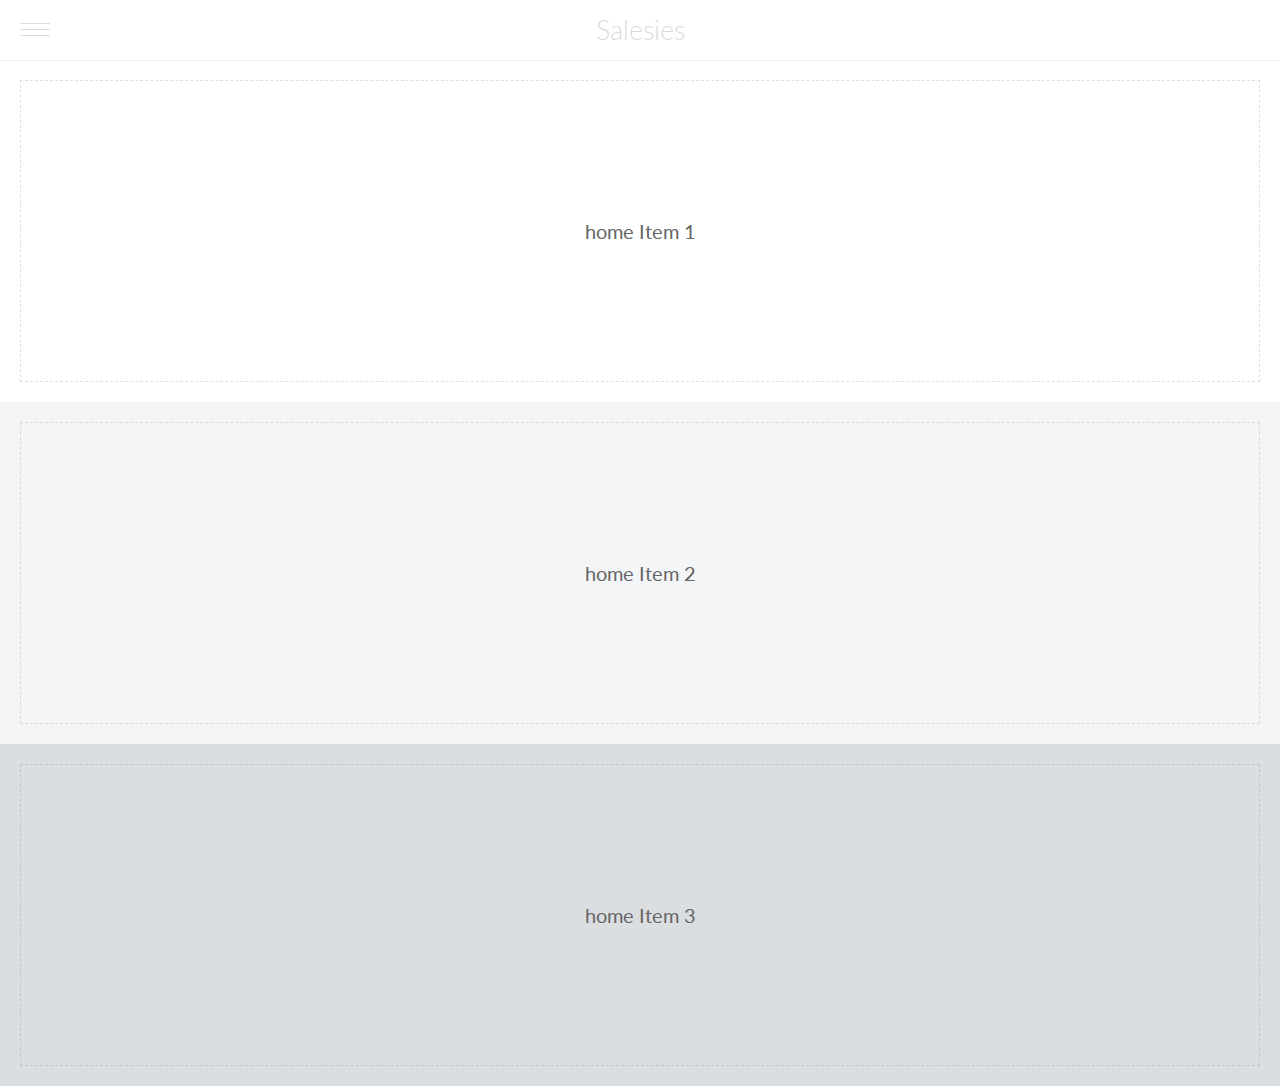
==== prototype/index.html @ a04a715a "initial commit to add files" ====
<!DOCTYPE html> 
<html lang="en">
<head> 

<title>Salesies</title> 

<meta charset="utf-8">
<meta name="viewport" content="initial-scale=1.0,user-scalable=no,maximum-scale=1" media="(device-height: 568px)">
<meta name="apple-mobile-web-app-capable" content="yes">
<meta name="HandheldFriendly" content="True">
<meta name="apple-mobile-web-app-status-bar-style" content="black">

<!-- Style Sheets --> 
<link rel="stylesheet" type="text/css" media="all" href="css/reset.css" />
<link rel="stylesheet" type="text/css" media="all" href="css/styles.css" />
<link href='http://fonts.googleapis.com/css?family=Lato:300,400,700,400italic' rel='stylesheet' type='text/css'>

<!-- Scripts --> 
<script type="text/javascript">
	if (typeof jQuery == 'undefined')
		document.write(unescape("%3Cscript src='js/jquery-1.9.js'" + 
															"type='text/javascript'%3E%3C/script%3E"))
</script>
<script type="text/javascript" language="javascript" src="js/trunk.js"></script>
<!--[if lt IE 9]>
<script src="js/html5shiv.js"></script>
<![endif]-->

</head> 
 
<body> 

<div class="container">

	<header class="slideRight">     <!--	Add "slideRight" class to items that move right when viewing Nav Drawer  -->
		<ul id="navToggle" class="burger slideRight">    <!--	Add "slideRight" class to items that move right when viewing Nav Drawer  -->
			<li></li><li></li><li></li>
		</ul>
		<h1><a href="#">Salesies</a></h1>
	</header>
	
    <div class="navigation">
	<nav class="slideLeft">
		<ul>
<div class="lighter">
<form>
	<span><input type="text" class="search rounded" placeholder="Search"></span>
</form>
</div>
			<div class="navitems">
            <h1>Browse</h1>
			<li><a href="#">New Items</a></li>
			<li><a href="#">Popular Items</a></li>
			<li><a href="#">Friends Items</a></li>
			<li><a href="#">Your Items</a></li>
            <br/>
            <br/>
            <h1>Categories</h1>
			<li><a href="index.html">Home Temp</a></li>
			<li><a href="appliances.html" class="router">Appliances</a></li>
			<li><a href="antiques.html" class="router">Antiques</a></li>
			<li><a href="art.html" class="router">Art</a></li>
			<li><a href="bikes.html" class="router">Bikes</a></li>
			<li><a href="#">Books</a></li>
			<li><a href="#">Computer</a></li>
			<li><a href="#">Free</a></li>
			<li><a href="#">Furniture</a></li>
			<li><a href="#">Jewelery</a></li>
			<li><a href="#">Sporting</a></li>
			<li><a href="#">Tickets</a></li>
			<li><a href="#">Tools</a></li>
			<li><a href="#">Wanted</a></li>
			<li><a href="#">Baby</a></li>
			</div>
          

		</ul>
	</nav>
	
	<div class="content slideRight">     <!--	Add "slideRight" class to items that move right when viewing Nav Drawer  -->
		<ul class="responsive">
			<li class="top-item">
				<p class="placefiller">home Item 1</p>
			</li>
			<li class="item">
				<p class="placefiller">home Item 2</p>
			</li>
			<li class="bottom-item">
				<p class="placefiller">home Item 3</p>
			</li>
		</ul>
	</div>	
</div>

<script type="text/javascript">
var $routerLinks = $('.router');
</script>
<script type="text/javascript" language="javascript" src="js/Global.js"></script>	
</body> 
</html>
---- prototype/css/styles.css ----
body {
	background-color: #000;
	
	font: 12px 'Lato', sans-serif;
	color: #666;
	text-rendering: optimizelegibility;
	
	-webkit-tap-highlight-color:rgba(0,0,0,0);
	-webkit-text-size-adjust: none;
	-webkit-font-smoothing: antialiased;
	
	-moz-tap-highlight-color:rgba(0,0,0,0); 
	-moz-text-size-adjust: none;
	-moz-font-smoothing: antialiased;
	
	-ms-tap-highlight-color:rgba(0,0,0,0); 
	-ms-text-size-adjust: none;
	-ms-font-smoothing: antialiased;
}
a {text-decoration: none;}

.container {
	overflow: hidden;
	background-color: #000;

/*  Prevents Flickering  */
	-webkit-backface-visibility: hidden;
	-moz-backface-visibility: hidden;
	-ms-backface-visibility: hidden;
}




header {
	height: 60px;
	position: relative;
	background-color: #f3f5f6;
}
header h1 a {
	font: 12px 'Lato', sans-serif;
	font-weight: 300;
	color: #ffffff;
	text-align: left;
	font-size: 27px;
	line-height: 60px;
	padding-left: 20px;
}
header h1 a:hover {color: #d9dde1;}

.burger {
	position: absolute;
	float: left;
	padding: 10px;
	top: 4px;
	left: 10px;
	
	display: none;
}
.burger li {
	width: 30px;
	height: 4px;
	background-color: #fff;
	border-radius: 3px;
	margin: 5px 0;
}
.burger.open li {background-color: #d9dde1;}

nav {
	position: absolute;
	top: 0;
	right: 5px;

}
nav li {
	float: left;
	
	display: inline-block;
}
nav li a {
	font-size: 11px;
	color: #666666;
	padding: 24px 15px;
	
	display: block;
}
/*nav li a:hover {color: #000;}*/






/*  Removable CSS */

.top-item,
.item,
.bottom-item 
{padding: 20px;}

.top-item {background-color: #ffffff;}
.item {background-color: #f4f5f6;}
.bottom-item {background-color: #dadee1;}
.placefiller {
	text-align: center;
	font-size: 20px;
	border: 1px dashed rgba(190, 196, 202, 0.5);
}
.top-item .placefiller {line-height: 300px;}
.item .placefiller {line-height: 300px;}
.bottom-item .placefiller {
	line-height: 300px;
	border: 1px dashed rgba(190, 196, 202, 0.9);
}





@media only screen and (max-width: 16000px) {

header {
	height: 60px;
	z-index: 2;
	background-color: #ffffff;
	
	
	border-bottom-width:1px;
  	border-bottom-style:solid;
  	border-bottom-color:#eeeeee;
  
	position: fixed;
	top: 0;
	right: 0;
	left: 0;
	
		/* starting point */
	-webkit-transform: translate3d(0,0,0);
	-moz-transform: translate3d(0,0,0);
	transform: translate3d(0,0,0);
}
header h1 a {
	color: #cccccc;
	text-align: center;
	padding-left: 0;
	display: block;
}
.burger {
	position: absolute;
	float: left;
	padding: 10px;
	top: 8px;
	left: 10px;
	
	display: block;
}
.burger li {
	width: 30px;
	height: 1px;
	background-color: #d9dde1;
	border-radius: 3px;
	margin: 5px 0;
}
.burger.open li {background-color: #999;}


/*  Nav Drawer Layout  */
nav {position: relative;
}

nav h1  {
	font: 10px 'Lato', sans-serif;
	font-weight: 700;
	padding: 22px 25px 0px;
	letter-spacing: 0px;
	color: #666666;
}

nav ul {
	height: 100%;
	margin: 0 auto;
	overflow-y:auto;
	overflow-x:hidden;
}
nav li {
	display: block;
	float: none;
}
nav li a {
	font: 16px 'Lato', sans-serif;
	font-weight: 300;
	padding: 10px 25px;
	letter-spacing: 0px;
}
nav li a.logo {
	display: none;
}
nav li a.active {
	color: #666;
	background-color: #dddddd;
}
/*
nav li a:hover {
	color: #fff;
	background-color: #19252c;
}*/
nav li:first-child a.active,
nav li:first-child a:hover 
{border-radius: 10px 0 0 0;
padding: 21px 21px;}

.top-item {margin-top: 60px;}


/* NAVIGATION ANNIMATION */
nav {
	width: 93%;
	height: 100%;
	position: fixed;
	left: 0;
	top: 0;
	margin: 0;
	background-color: #eeeeee;
	border-radius: 0px;
	
	/* starting point */
	opacity: .3;
	-webkit-transform: translate3d(5%,0,0)scale(.97);
	-moz-transform: translate3d(5%,0,0)scale(.97);
	transform: translate3d(5%,0,0)scale(.97);
}

/*Nav Expanding Open Effect*/
nav.open {
	opacity: 1;

	-webkit-transform: translate3d(0,0,0)scale(1);
	-webkit-animation: slideIn .35s ease-in-out;
	
	-moz-transform: translate3d(0,0,0)scale(1);
	-moz-animation: slideIn .35s ease-in-out;
	
	transform: translate3d(0,0,0)scale(1);
	animation: slideIn .35s ease-in-out;
}
@-webkit-keyframes slideIn {
	0%       {opacity: .3;
				-webkit-transform: translate3d(5%,0,0)scale(.97);}
	100%  {opacity: 1;
				-webkit-transform: translate3d(0,0,0)scale(1);}
}
@-moz-keyframes slideIn {
	0%      {opacity: .3;
				-moz-transform: translate3d(5%,0,0)scale(.97);}
	100%  {opacity: 1;
				-moz-transform: translate3d(0,0,0)scale(1);}
}
@keyframes slideIn {
	0%      {opacity: .3;
				transform: translate3d(5%,0,0)scale(.97);}
	100%  {opacity: 1;
				transform: translate3d(0,0,0)scale(1);}
}

/*Nav Shrinking Closed Effect*/
nav.close {
	opacity: .3;
	
	-webkit-transform: translate3d(5%,0,0)scale(.97);
	-webkit-animation: slideOut .3s ease-in-out;
	
	-moz-transform: translate3d(5%,0,0)scale(.97);
	-moz-animation: slideOut .3s ease-in-out;
	
	transform: translate3d(5%,0,0)scale(.97);
	animation: slideOut .3s ease-in-out;
}
@-webkit-keyframes slideOut {
	0%      {opacity: 1;
				-webkit-transform: translate3d(0,0,0)scale(1);}
	100%  {opacity: .3;
				-webkit-transform: translate3d(5%,0,0)scale(.97);}
}
@-moz-keyframes slideOut {
	0%      {opacity: 1;
				-moz-transform: translate3d(0,0,0)scale(1);}
	100%  {opacity: .3;
				-moz-transform: translate3d(5%,0,0)scale(.97);}
}
@keyframes slideOut {
	0%      {opacity: 1;
				transform: translate3d(0,0,0)scale(1);}
	100%  {opacity: .3;
				transform: translate3d(5%,0,0)scale(.97);}
}



/* CONTENT ANNIMATION */
.content {
	/* starting point */
	-webkit-transform: translate3d(0,0,0);
	-moz-transform: translate3d(0,0,0);
	transform: translate3d(0,0,0);
	z-index: 1;
}

/*Content Sliding Open Effect*/
header.open,
.content.open 
{   
	-webkit-transform: translate3d(240px,0,0);
	-webkit-animation: open .5s ease-in-out;
	
	-moz-transform: translate3d(240px,0,0);
	-moz-animation: open .5s ease-in-out;
	
	transform: translate3d(240px,0,0);
	animation: open .5s ease-in-out;
}
@-webkit-keyframes open {
	0%      {-webkit-transform: translate3d(0,0,0);}
	70%    {-webkit-transform: translate3d(260px,0,0);}
	100%  {-webkit-transform: translate3d(240px,0,0);}
}
@-moz-keyframes open {
	0%      {-moz-transform: translate3d(0,0,0);}
	70%    {-moz-transform: translate3d(260px,0,0);}
	100%  {-moz-transform: translate3d(240px,0,0);}
}
@keyframes open {
	0%      {transform: translate3d(0,0,0);}
	70%    {transform: translate3d(260px,0,0);}
	100%  {transform: translate3d(240px,0,0);}
}

/*Content Sliding Closed Effect*/
header.close,
.content.close 
{
	-webkit-transform: translate3d(0,0,0);
	-webkit-animation: close .3s ease-in-out;
	
	-moz-transform: translate3d(0,0,0);
	-moz-animation: close .3s ease-in-out;
	
	transform: translate3d(0,0,0);
	animation: close .3s ease-in-out;
}
@-webkit-keyframes close {
	0%      {-webkit-transform: translate3d(240px,0,0);}
	100%  {-webkit-transform: translate3d(0,0,0);}
}
@-moz-keyframes close {
	0%       {-moz-transform: translate3d(240px,0,0);}
	100%  {-moz-transform: translate3d(0,0,0);}
}
@keyframes close {
	0%       {transform: translate3d(240px,0,0);}
	100%  {transform: translate3d(0,0,0);}
}

/* SEARCH FORM */
form{
	width:500px;
	margin:0;
}
.search {
	padding:6px 20px 6px 15px;
	margin:3px;
	background: url('./images/search.png') no-repeat 8px 6px;
	font: 14px 'Lato', sans-serif;
	font-weight: 300;
	letter-spacing: 1px;
	color: #eeeeee;
}


.rounded {
	border-radius:15px;
	-moz-border-radius:15px;
	-webkit-border-radius:15px;
}

input[type=button], input[type=button]:hover {
	position:relative;
	left:-6px;
	border:1px solid #adc5cf;
	background: #e4f1f9; /* Old browsers */
	background: -moz-linear-gradient(top, #e4f1f9 0%, #d5e7f3 100%); /* FF3.6+ */
	background: -webkit-gradient(linear, left top, left bottom, color-stop(0%,#e4f1f9), color-stop(100%,#d5e7f3)); /* Chrome,Safari4+ */
	background: -webkit-linear-gradient(top, #e4f1f9 0%,#d5e7f3 100%); /* Chrome10+,Safari5.1+ */
	background: -o-linear-gradient(top, #e4f1f9 0%,#d5e7f3 100%); /* Opera 11.10+ */
	background: -ms-linear-gradient(top, #e4f1f9 0%,#d5e7f3 100%); /* IE10+ */
	background: linear-gradient(top, #e4f1f9 0%,#d5e7f3 100%); /* W3C */
	filter: progid:DXImageTransform.Microsoft.gradient( startColorstr='#e4f1f9', endColorstr='#d5e7f3',GradientType=0 ); /* IE6-9 */
	color:#eeeeee;
	cursor: pointer;
}


.lighter, .light, .dark {
	width:95%;
	height:40px;
	padding:12px 10px 9px 10px;
}

.lighter{
	background-color: #eeeeee;
}

.lighter input[type=text]{
	border:1px solid #d0d0d0;
	background-color:#eeeeee;
}
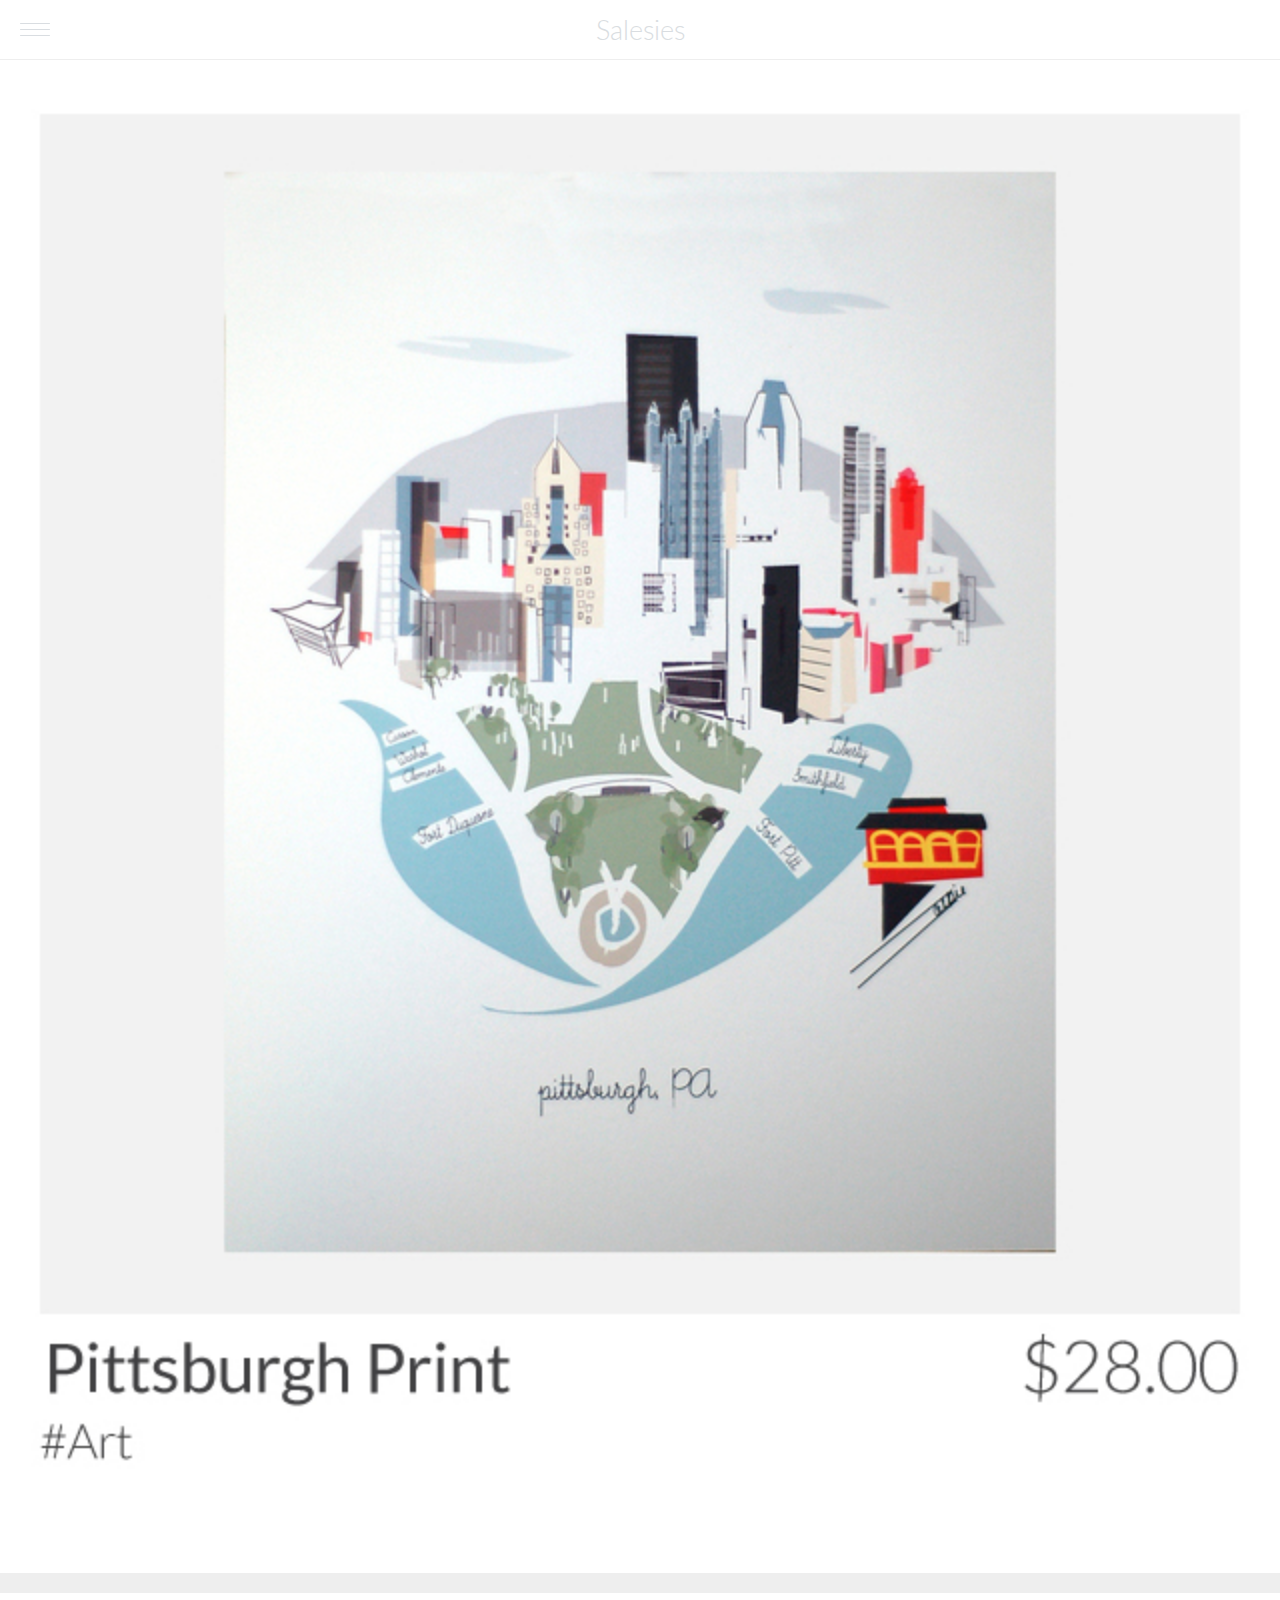
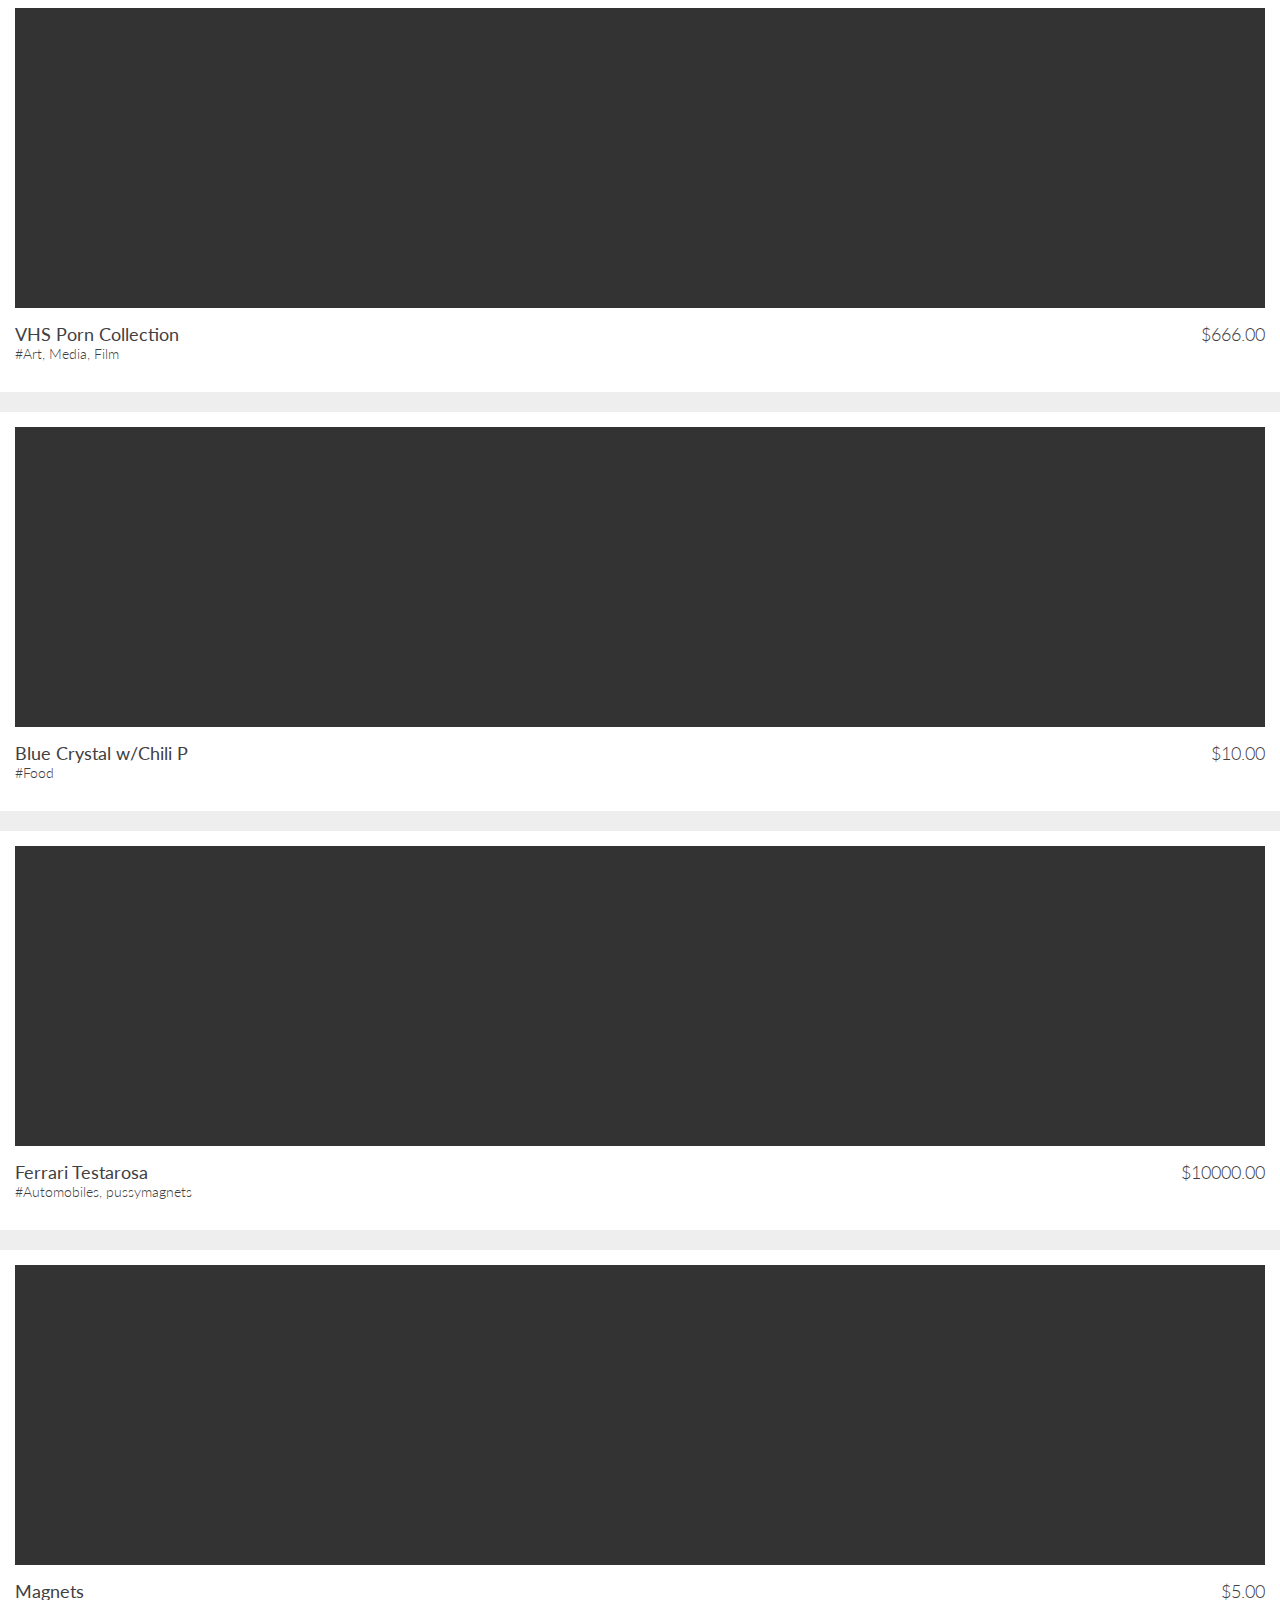
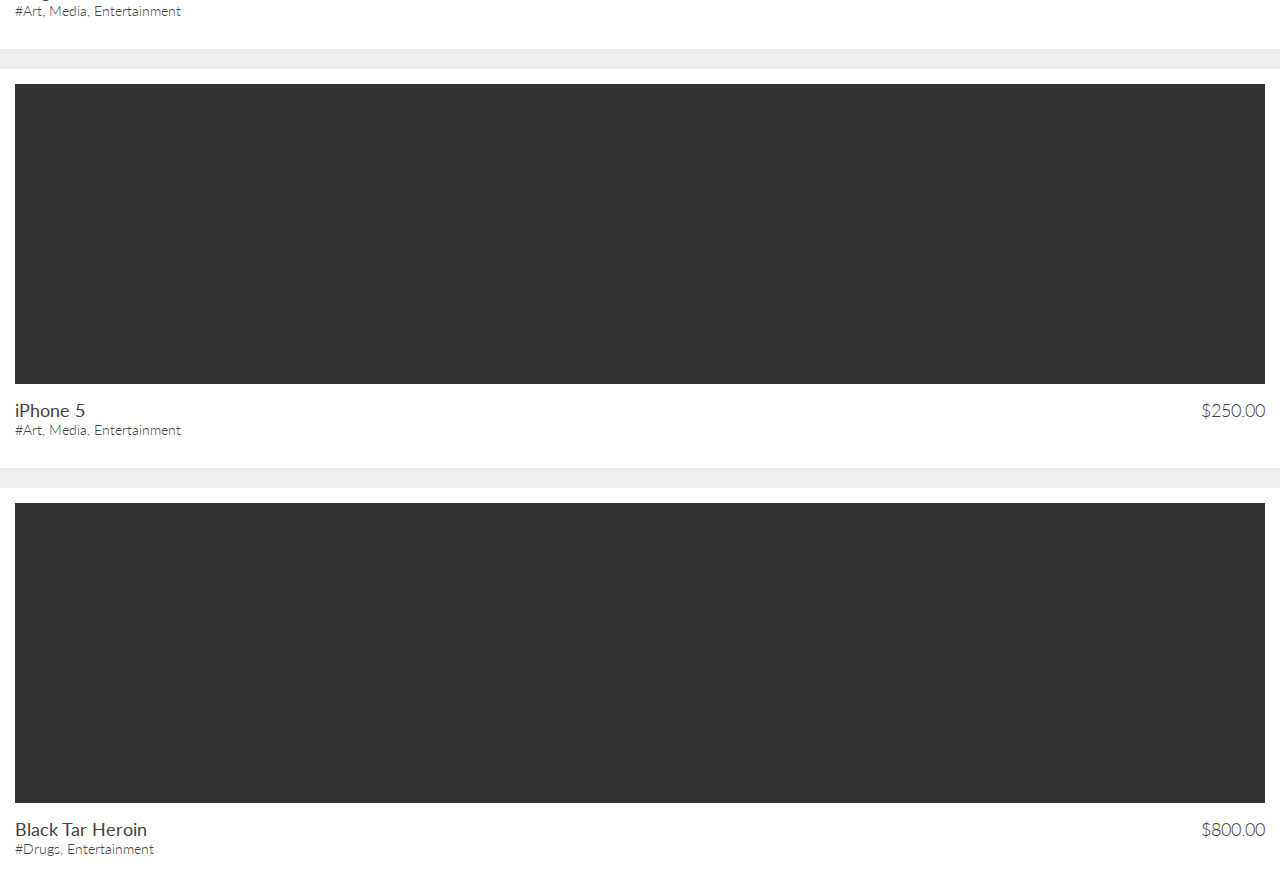
==== commit 9d4c9209: "updated list view" ====
--- a/prototype/index.html
+++ b/prototype/index.html
@@ -18,7 +18,7 @@
 <!-- Scripts --> 
 <script type="text/javascript">
 	if (typeof jQuery == 'undefined')
-		document.write(unescape("%3Cscript src='js/jquery-1.9.js'" + 
+		document.write(unescape("%3Cscript src='//ajax.googleapis.com/ajax/libs/jquery/1.10.2/jquery.min.js'" + 
 															"type='text/javascript'%3E%3C/script%3E"))
 </script>
 <script type="text/javascript" language="javascript" src="js/trunk.js"></script>
@@ -48,6 +48,9 @@
 </form>
 </div>
 			<div class="navitems">
+			<br>
+            <li><a href="#">+ Add an Item</a></li>
+			<br/>
             <h1>Browse</h1>
 			<li><a href="#">New Items</a></li>
 			<li><a href="#">Popular Items</a></li>
@@ -57,10 +60,10 @@
             <br/>
             <h1>Categories</h1>
 			<li><a href="index.html">Home Temp</a></li>
-			<li><a href="appliances.html" class="router">Appliances</a></li>
-			<li><a href="antiques.html" class="router">Antiques</a></li>
-			<li><a href="art.html" class="router">Art</a></li>
-			<li><a href="bikes.html" class="router">Bikes</a></li>
+			<li><a href="_appliances.html" class="router">Appliances</a></li>
+			<li><a href="_antiques.html" class="router">Antiques</a></li>
+			<li><a href="_art.html" class="router">Art</a></li>
+			<li><a href="_bikes.html" class="router">Bikes</a></li>
 			<li><a href="#">Books</a></li>
 			<li><a href="#">Computer</a></li>
 			<li><a href="#">Free</a></li>
@@ -78,18 +81,108 @@
 	</nav>
 	
 	<div class="content slideRight">     <!--	Add "slideRight" class to items that move right when viewing Nav Drawer  -->
-		<ul class="responsive">
-			<li class="top-item">
-				<p class="placefiller">home Item 1</p>
-			</li>
-			<li class="item">
-				<p class="placefiller">home Item 2</p>
-			</li>
-			<li class="bottom-item">
-				<p class="placefiller">home Item 3</p>
-			</li>
-		</ul>
-	</div>	
+		<div class="responsive">
+			<div class="top-item">
+			<img src="images/pittsburgh.jpg" class="item-image">
+			</div>
+
+			
+
+			<div class="frame">
+					<div class="itemimage">
+					</div>
+						<div class="iteminfo">
+							<div class="itemtitle">
+							VHS Porn Collection
+								<div class="hashtag">#Art, Media, Film
+								</div>
+							</div>
+							<div class="itemprice">
+							$666.00
+							</div>
+						</div>
+			</div>
+
+			<div class="frame">
+					<div class="itemimage">
+					</div>
+						<div class="iteminfo">
+							<div class="itemtitle">
+							Blue Crystal w/Chili P
+								<div class="hashtag">#Food
+								</div>
+							</div>
+							<div class="itemprice">
+							$10.00
+							</div>
+						</div>
+			</div>
+
+			<div class="frame">
+					<div class="itemimage">
+					</div>
+						<div class="iteminfo">
+							<div class="itemtitle">
+							Ferrari Testarosa
+								<div class="hashtag">#Automobiles, pussymagnets
+								</div>
+							</div>
+							<div class="itemprice">
+							$10000.00
+							</div>
+						</div>
+			</div>
+
+			<div class="frame">
+					<div class="itemimage">
+					</div>
+						<div class="iteminfo">
+							<div class="itemtitle">
+							Magnets
+								<div class="hashtag">#Art, Media, Entertainment
+								</div>
+							</div>
+							<div class="itemprice">
+							$5.00
+							</div>
+						</div>
+			</div>
+
+			<div class="frame">
+					<div class="itemimage">
+					</div>
+						<div class="iteminfo">
+							<div class="itemtitle">
+							iPhone 5
+								<div class="hashtag">#Art, Media, Entertainment
+								</div>
+							</div>
+							<div class="itemprice">
+							$250.00
+							</div>
+						</div>
+			</div>
+
+			<div class="frame">
+					<div class="itemimage">
+					</div>
+						<div class="iteminfo">
+							<div class="itemtitle">
+							Black Tar Heroin
+								<div class="hashtag">#Drugs, Entertainment
+								</div>
+							</div>
+							<div class="itemprice">
+							$800.00
+							</div>
+						</div>
+			</div>
+
+
+
+
+	</div>
+	
 </div>
 
 <script type="text/javascript">
--- a/prototype/css/styles.css
+++ b/prototype/css/styles.css
@@ -30,7 +30,8 @@
 }
 
 
-
+/* apply a natural box layout model to all elements */
+* { -moz-box-sizing: border-box; -webkit-box-sizing: border-box; box-sizing: border-box; }
 
 header {
 	height: 60px;
@@ -89,9 +90,7 @@
 
 
 
-
-
-/*  Removable CSS */
+/*  Normal 
 
 .top-item,
 .item,
@@ -111,13 +110,104 @@
 .bottom-item .placefiller {
 	line-height: 300px;
 	border: 1px dashed rgba(190, 196, 202, 0.9);
-}
-
-
-
-
-
-@media only screen and (max-width: 16000px) {
+}*/
+
+
+/*  Removable CSS */
+
+.top-item,
+.item,
+.bottom-item 
+{padding: 0px;}
+
+.top-item {background-color: #ffffff;}
+.item {background-color: #f4f5f6;}
+.bottom-item {background-color: #dadee1;}
+.placefiller {
+	text-align: center;
+	font-size: 20px;
+}
+.top-item .placefiller {line-height: 300px;}
+.item .placefiller {line-height: 300px;}
+.bottom-item .placefiller {
+	line-height: 300px;
+}
+
+.frame {
+margin-top:20px;
+background-color: #ffffff;
+width: 100%;
+height: auto;
+overflow:auto;
+}
+
+.itemimage {
+background-color:#333;
+margin:15px 15px 15px 15px;
+height:300px;
+}
+
+
+.iteminfo {
+	overflow: hidden;
+	width: 100%;
+	margin-top:10px;
+}
+
+.itemtitle {
+font: 18px 'Lato', sans-serif;
+	color: #414042;
+	font-weight: 400;
+bottom:0px;	
+text-align:left;
+width: 70%;
+float: left;
+padding-left:15px;
+}
+
+.itemprice {
+font: 18px 'Lato', sans-serif;
+	color: #414042;
+	font-weight: 300;	
+bottom:0px;	
+text-align:right;
+float: right;
+width: 30%;
+padding-right:15px;
+}
+
+.hashtag {
+font: 14px 'Lato', sans-serif;
+	color: #414042;
+	font-weight: 300;	
+float: left;
+width:100%;
+margin-bottom:30px;
+}
+
+
+.item-image {
+width: 100%;
+height: auto;
+top: 7%;
+bottom: 16%;
+left: 0%;
+text-align:center;
+line-height: 300px;
+}
+
+.item {
+margin-top: 20px;
+}
+
+.responsive {
+	background-color: #eeeeee;
+	height: 100%;
+
+}
+
+
+@media only screen and (max-width: 1600px) {
 
 header {
 	height: 60px;
